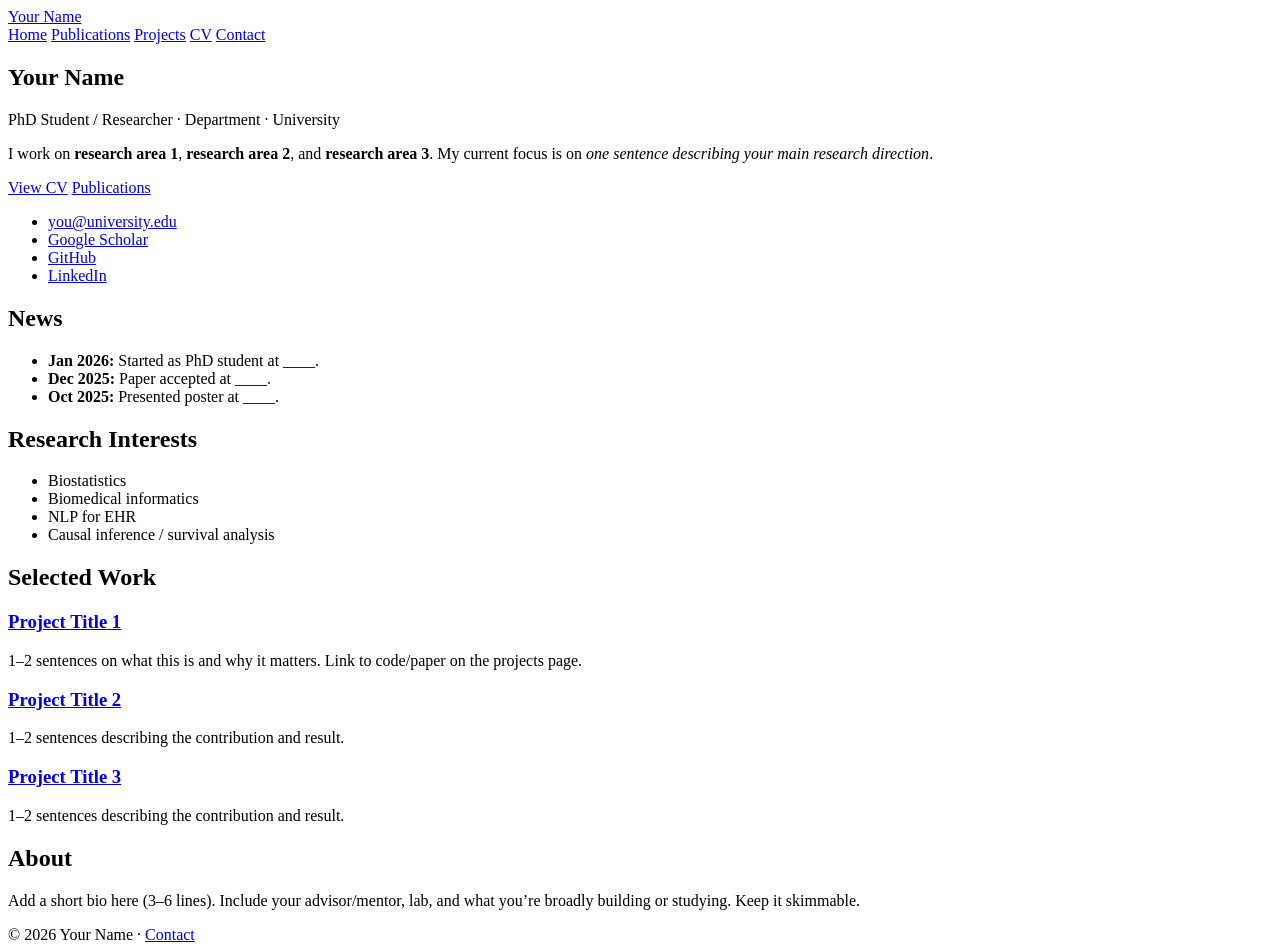
==== index.html @ 4c672ebd "Update website" ====
<!doctype html>
<html lang="en">
<head>
  <meta charset="utf-8" />
  <meta name="viewport" content="width=device-width, initial-scale=1" />
  <title>Your Name</title>
  <meta name="description" content="Academic website for Your Name." />
  <link rel="stylesheet" href="style.css" />
</head>

<body>
  <header class="site-header">
    <nav class="nav">
      <a class="nav-brand" href="index.html">Your Name</a>
      <div class="nav-links">
        <a href="index.html" aria-current="page">Home</a>
        <a href="publications.html">Publications</a>
        <a href="projects.html">Projects</a>
        <a href="cv.html">CV</a>
        <a href="contact.html">Contact</a>
      </div>
    </nav>
  </header>

  <main class="container">
    <section class="hero">
      <div class="hero-text">
        <h1>Your Name</h1>
        <p class="subtitle">
          PhD Student / Researcher · Department · University
        </p>

        <p>
          I work on <strong>research area 1</strong>, <strong>research area 2</strong>, and
          <strong>research area 3</strong>. My current focus is on
          <em>one sentence describing your main research direction</em>.
        </p>

        <div class="buttons">
          <a class="btn" href="cv.html">View CV</a>
          <a class="btn btn-outline" href="publications.html">Publications</a>
        </div>

        <ul class="links">
          <li><a href="mailto:you@university.edu">you@university.edu</a></li>
          <li><a href="https://scholar.google.com/" target="_blank" rel="noopener">Google Scholar</a></li>
          <li><a href="https://github.com/" target="_blank" rel="noopener">GitHub</a></li>
          <li><a href="https://www.linkedin.com/" target="_blank" rel="noopener">LinkedIn</a></li>
        </ul>
      </div>

      <div class="hero-card">
        <!-- Optional: add your headshot (put file in repo and update src) -->
        <!-- <img class="avatar" src="assets/headshot.jpg" alt="Headshot of Your Name" /> -->

        <div class="card">
          <h2>News</h2>
          <ul class="bullets">
            <li><strong>Jan 2026:</strong> Started as PhD student at ____.</li>
            <li><strong>Dec 2025:</strong> Paper accepted at ____.</li>
            <li><strong>Oct 2025:</strong> Presented poster at ____.</li>
          </ul>
        </div>

        <div class="card">
          <h2>Research Interests</h2>
          <ul class="bullets">
            <li>Biostatistics</li>
            <li>Biomedical informatics</li>
            <li>NLP for EHR</li>
            <li>Causal inference / survival analysis</li>
          </ul>
        </div>
      </div>
    </section>

    <section class="section">
      <h2>Selected Work</h2>
      <div class="grid">
        <article class="item">
          <h3><a href="projects.html#project-1">Project Title 1</a></h3>
          <p>1–2 sentences on what this is and why it matters. Link to code/paper on the projects page.</p>
        </article>

        <article class="item">
          <h3><a href="projects.html#project-2">Project Title 2</a></h3>
          <p>1–2 sentences describing the contribution and result.</p>
        </article>

        <article class="item">
          <h3><a href="projects.html#project-3">Project Title 3</a></h3>
          <p>1–2 sentences describing the contribution and result.</p>
        </article>
      </div>
    </section>

    <section class="section">
      <h2>About</h2>
      <p>
        Add a short bio here (3–6 lines). Include your advisor/mentor, lab, and what you’re broadly building or studying.
        Keep it skimmable.
      </p>
    </section>
  </main>

  <footer class="footer">
    <div class="container footer-inner">
      <span>© <span id="year"></span> Your Name</span>
      <span class="sep">·</span>
      <a href="contact.html">Contact</a>
    </div>
  </footer>

  <script>
    document.getElementById("year").textContent = new Date().getFullYear();
  </script>
</body>
</html>
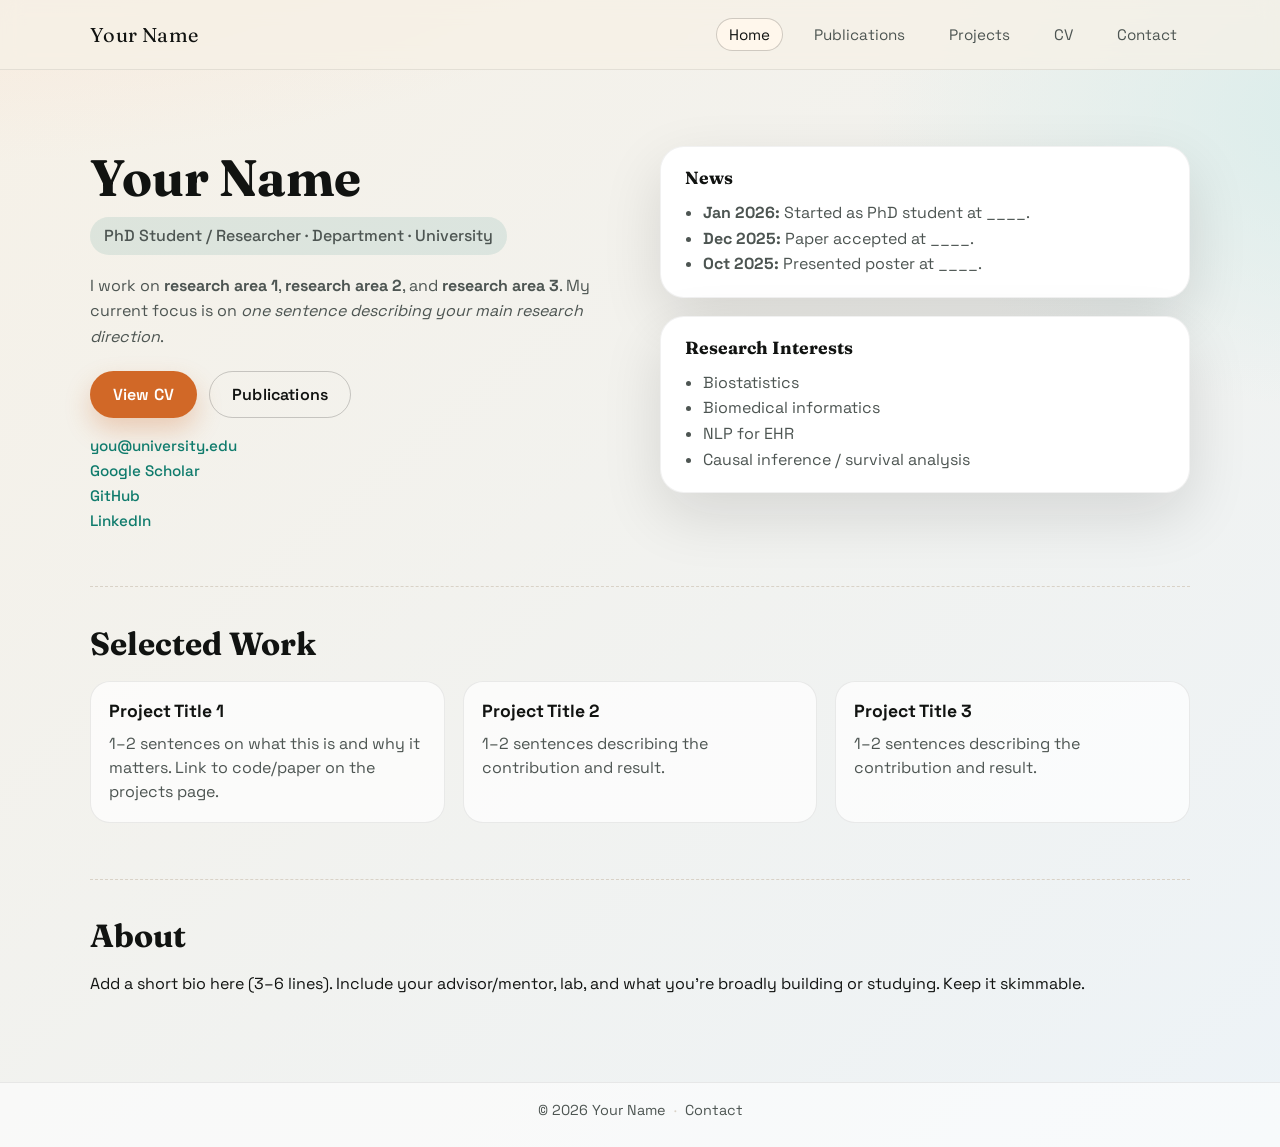
==== commit 7a113c28: "Update website_2" ====
--- a/index.html
+++ b/index.html
@@ -5,7 +5,317 @@
   <meta name="viewport" content="width=device-width, initial-scale=1" />
   <title>Your Name</title>
   <meta name="description" content="Academic website for Your Name." />
-  <link rel="stylesheet" href="style.css" />
+  <link rel="preconnect" href="https://fonts.googleapis.com" />
+  <link rel="preconnect" href="https://fonts.gstatic.com" crossorigin />
+  <link
+    href="https://fonts.googleapis.com/css2?family=Fraunces:opsz,wght@9..144,400;9..144,600;9..144,700&family=Space+Grotesk:wght@300;400;500;600&display=swap"
+    rel="stylesheet"
+  />
+  <style>
+    :root {
+      color-scheme: light;
+      --bg: #f6f1e7;
+      --bg-2: #edf3f7;
+      --ink: #111311;
+      --muted: #4d5552;
+      --accent: #d16827;
+      --accent-2: #0f7b6c;
+      --card: #ffffff;
+      --line: #d9d2c7;
+      --shadow: 0 22px 60px rgba(17, 19, 17, 0.12);
+    }
+
+    * {
+      box-sizing: border-box;
+    }
+
+    body {
+      margin: 0;
+      font-family: "Space Grotesk", system-ui, sans-serif;
+      color: var(--ink);
+      background:
+        radial-gradient(1200px 400px at -10% -10%, #f8e6d8 0%, transparent 70%),
+        radial-gradient(900px 500px at 110% 10%, #d8ecea 0%, transparent 60%),
+        linear-gradient(140deg, var(--bg) 0%, var(--bg-2) 100%);
+      min-height: 100vh;
+    }
+
+    body::before {
+      content: "";
+      position: fixed;
+      inset: 0;
+      background:
+        radial-gradient(1px 1px at 20% 20%, rgba(0, 0, 0, 0.12) 0, transparent 60%),
+        radial-gradient(1px 1px at 80% 40%, rgba(0, 0, 0, 0.1) 0, transparent 60%),
+        radial-gradient(1px 1px at 35% 75%, rgba(0, 0, 0, 0.12) 0, transparent 60%);
+      opacity: 0.15;
+      pointer-events: none;
+      mix-blend-mode: multiply;
+    }
+
+    a {
+      color: inherit;
+      text-decoration: none;
+    }
+
+    .container {
+      width: min(1100px, 92vw);
+      margin: 0 auto;
+      padding: 28px 0 72px;
+    }
+
+    .site-header {
+      position: sticky;
+      top: 0;
+      backdrop-filter: blur(10px);
+      background: rgba(246, 241, 231, 0.76);
+      border-bottom: 1px solid rgba(17, 19, 17, 0.08);
+      z-index: 10;
+    }
+
+    .nav {
+      width: min(1100px, 92vw);
+      margin: 0 auto;
+      display: flex;
+      align-items: center;
+      justify-content: space-between;
+      padding: 18px 0;
+      gap: 18px;
+      font-size: 0.95rem;
+    }
+
+    .nav-brand {
+      font-family: "Fraunces", serif;
+      font-size: 1.25rem;
+      letter-spacing: 0.02em;
+    }
+
+    .nav-links {
+      display: flex;
+      gap: 18px;
+      flex-wrap: wrap;
+      align-items: center;
+    }
+
+    .nav-links a {
+      padding: 6px 12px;
+      border-radius: 999px;
+      border: 1px solid transparent;
+      color: var(--muted);
+      transition: all 0.2s ease;
+    }
+
+    .nav-links a[aria-current="page"] {
+      border-color: rgba(17, 19, 17, 0.2);
+      color: var(--ink);
+      background: #fff7ec;
+    }
+
+    .nav-links a:hover {
+      border-color: rgba(17, 19, 17, 0.2);
+      color: var(--ink);
+    }
+
+    .hero {
+      display: grid;
+      grid-template-columns: repeat(auto-fit, minmax(280px, 1fr));
+      gap: 40px;
+      padding-top: 48px;
+      align-items: start;
+      animation: rise 0.7s ease both;
+    }
+
+    .hero-text h1 {
+      font-family: "Fraunces", serif;
+      font-size: clamp(2.5rem, 4vw, 3.4rem);
+      margin: 0 0 8px;
+    }
+
+    .subtitle {
+      display: inline-flex;
+      gap: 12px;
+      align-items: center;
+      padding: 6px 14px;
+      border-radius: 999px;
+      background: rgba(15, 123, 108, 0.1);
+      color: #0b5e53;
+      font-weight: 500;
+      margin: 0 0 22px;
+    }
+
+    .hero-text p {
+      line-height: 1.6;
+      color: var(--muted);
+      margin: 0 0 18px;
+    }
+
+    .buttons {
+      display: flex;
+      flex-wrap: wrap;
+      gap: 12px;
+      margin: 22px 0 18px;
+    }
+
+    .btn {
+      padding: 12px 22px;
+      border-radius: 999px;
+      background: var(--accent);
+      color: #fff;
+      border: 1px solid transparent;
+      font-weight: 600;
+      letter-spacing: 0.01em;
+      box-shadow: 0 12px 26px rgba(209, 104, 39, 0.28);
+      transition: transform 0.2s ease, box-shadow 0.2s ease;
+    }
+
+    .btn:hover {
+      transform: translateY(-2px);
+      box-shadow: 0 18px 30px rgba(209, 104, 39, 0.32);
+    }
+
+    .btn-outline {
+      background: transparent;
+      color: var(--ink);
+      border: 1px solid rgba(17, 19, 17, 0.2);
+      box-shadow: none;
+    }
+
+    .links {
+      list-style: none;
+      padding: 0;
+      margin: 0;
+      display: grid;
+      gap: 6px;
+      font-size: 0.95rem;
+      color: var(--muted);
+    }
+
+    .links a {
+      color: var(--accent-2);
+      font-weight: 500;
+    }
+
+    .hero-card {
+      display: grid;
+      gap: 18px;
+      animation: float-in 0.9s ease both;
+    }
+
+    .card {
+      background: var(--card);
+      border-radius: 24px;
+      padding: 20px 24px;
+      box-shadow: var(--shadow);
+      border: 1px solid rgba(17, 19, 17, 0.06);
+    }
+
+    .card h2 {
+      margin: 0 0 12px;
+      font-size: 1.1rem;
+      font-family: "Fraunces", serif;
+    }
+
+    .bullets {
+      margin: 0;
+      padding-left: 18px;
+      color: var(--muted);
+      line-height: 1.6;
+    }
+
+    .section {
+      margin-top: 56px;
+      padding-top: 10px;
+      border-top: 1px dashed var(--line);
+    }
+
+    .section h2 {
+      font-family: "Fraunces", serif;
+      font-size: clamp(1.6rem, 3vw, 2rem);
+      margin-bottom: 18px;
+    }
+
+    .grid {
+      display: grid;
+      grid-template-columns: repeat(auto-fit, minmax(220px, 1fr));
+      gap: 18px;
+    }
+
+    .item {
+      padding: 18px;
+      border-radius: 20px;
+      border: 1px solid rgba(17, 19, 17, 0.08);
+      background: rgba(255, 255, 255, 0.7);
+      transition: transform 0.2s ease, border 0.2s ease;
+    }
+
+    .item:hover {
+      transform: translateY(-4px);
+      border-color: rgba(17, 19, 17, 0.25);
+    }
+
+    .item h3 {
+      margin: 0 0 10px;
+      font-size: 1.1rem;
+    }
+
+    .item p {
+      margin: 0;
+      color: var(--muted);
+      line-height: 1.5;
+    }
+
+    .footer {
+      border-top: 1px solid rgba(17, 19, 17, 0.08);
+      background: rgba(255, 255, 255, 0.6);
+    }
+
+    .footer-inner {
+      display: flex;
+      gap: 8px;
+      justify-content: center;
+      align-items: center;
+      font-size: 0.9rem;
+      color: var(--muted);
+      padding: 18px 0 28px;
+    }
+
+    .sep {
+      color: var(--line);
+    }
+
+    @keyframes rise {
+      from {
+        opacity: 0;
+        transform: translateY(16px);
+      }
+      to {
+        opacity: 1;
+        transform: translateY(0);
+      }
+    }
+
+    @keyframes float-in {
+      from {
+        opacity: 0;
+        transform: translateY(20px) scale(0.98);
+      }
+      to {
+        opacity: 1;
+        transform: translateY(0) scale(1);
+      }
+    }
+
+    @media (max-width: 720px) {
+      .nav {
+        flex-direction: column;
+        align-items: flex-start;
+      }
+
+      .subtitle {
+        font-size: 0.9rem;
+      }
+    }
+  </style>
 </head>
 
 <body>
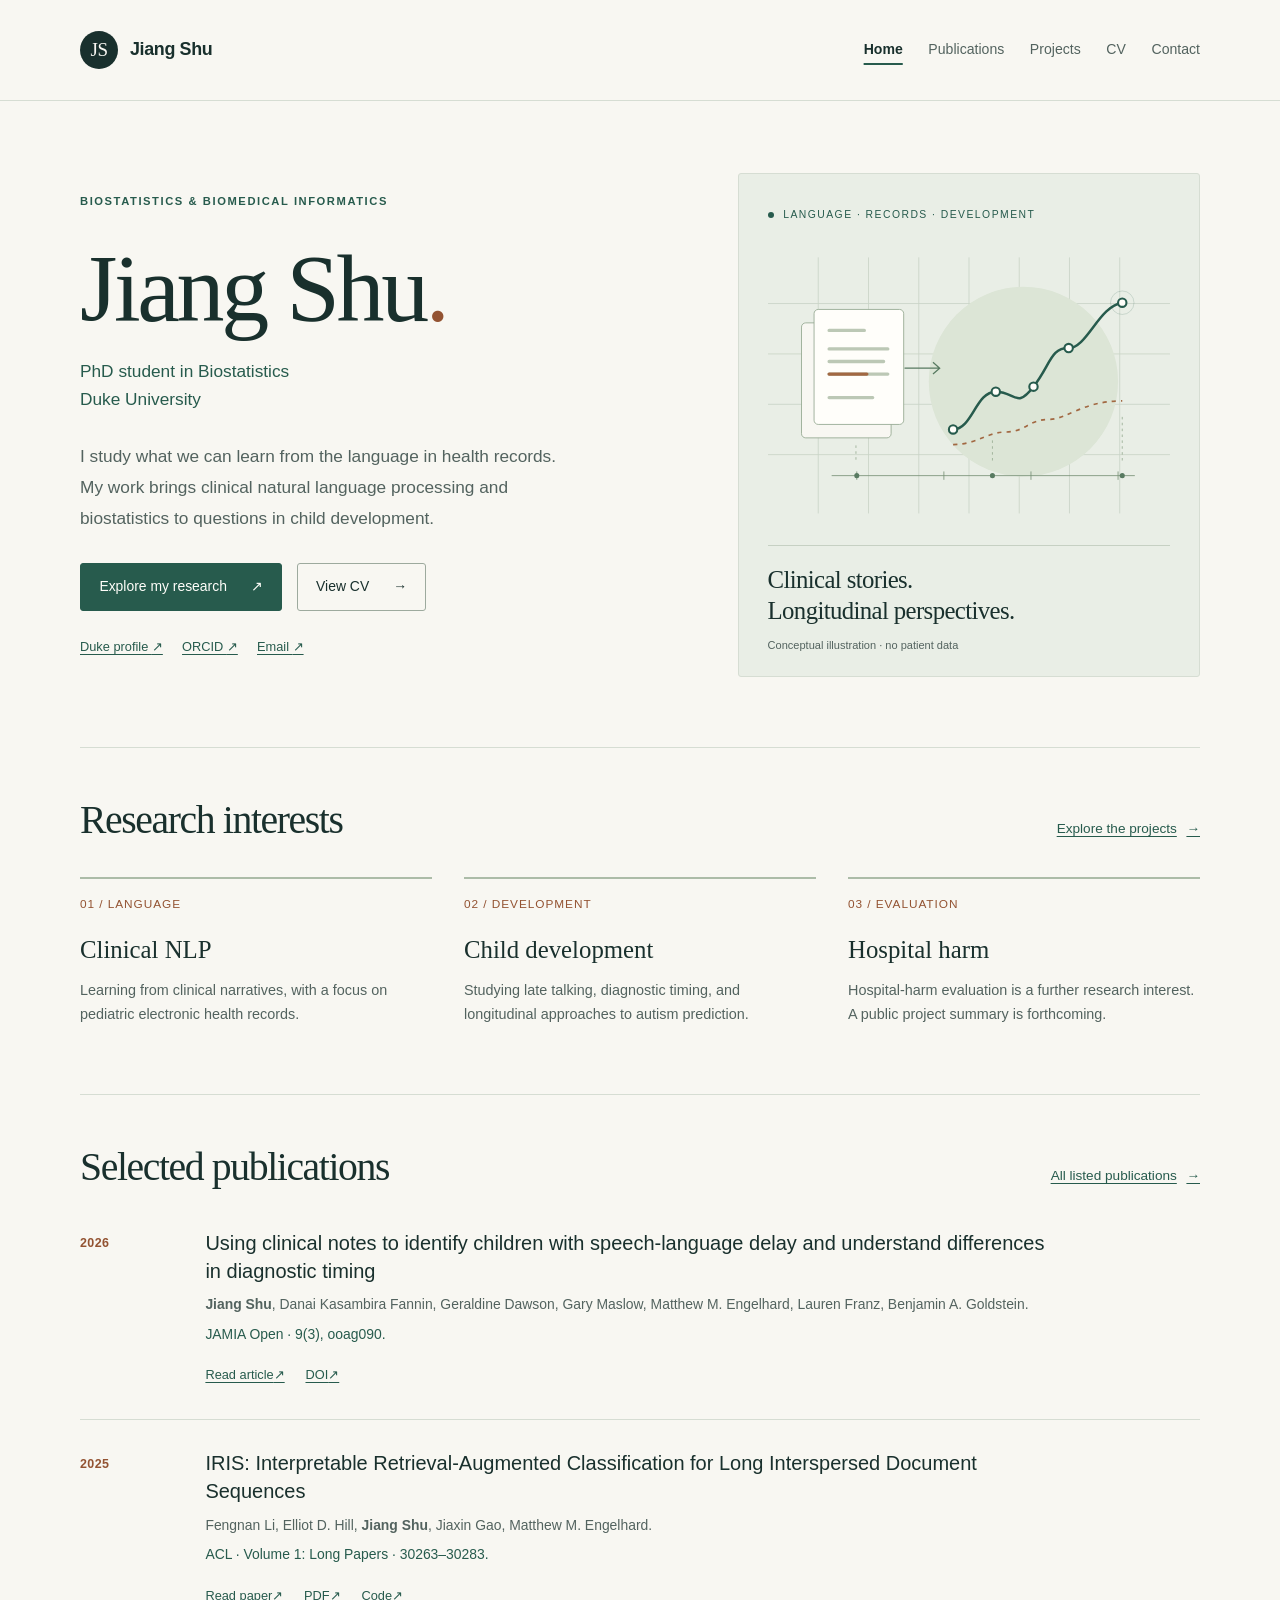
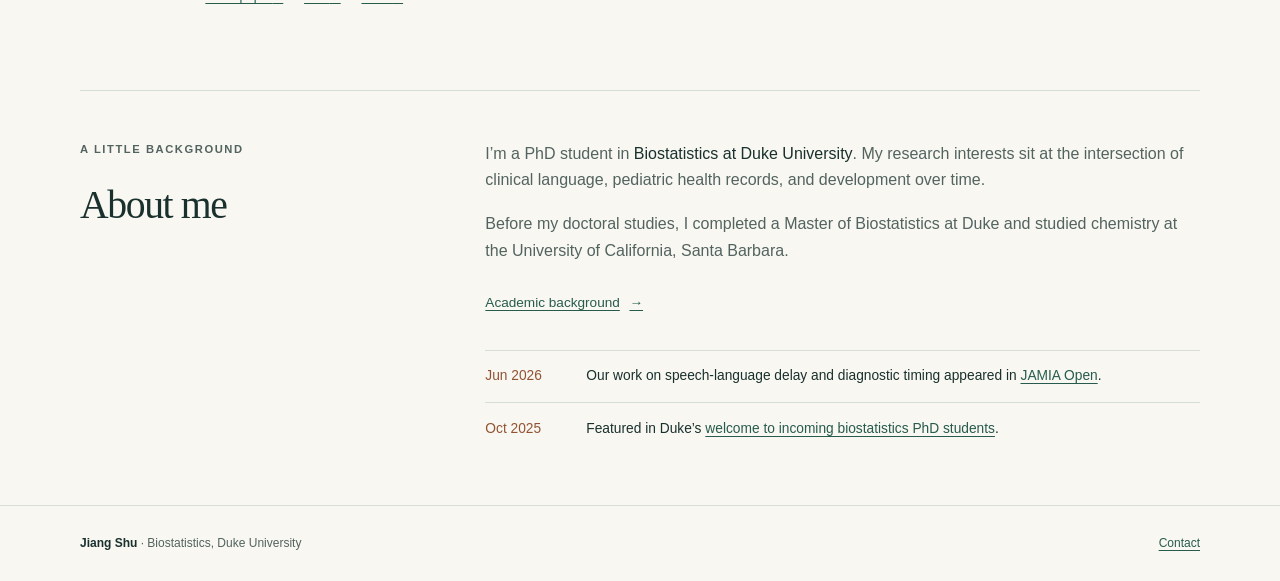
==== commit 08c3a475: "Add files via upload" ====
--- a/index.html
+++ b/index.html
@@ -1,428 +1,75 @@
 <!doctype html>
 <html lang="en">
 <head>
-  <meta charset="utf-8" />
-  <meta name="viewport" content="width=device-width, initial-scale=1" />
-  <title>Your Name</title>
-  <meta name="description" content="Academic website for Your Name." />
-  <link rel="preconnect" href="https://fonts.googleapis.com" />
-  <link rel="preconnect" href="https://fonts.gstatic.com" crossorigin />
-  <link
-    href="https://fonts.googleapis.com/css2?family=Fraunces:opsz,wght@9..144,400;9..144,600;9..144,700&family=Space+Grotesk:wght@300;400;500;600&display=swap"
-    rel="stylesheet"
-  />
-  <style>
-    :root {
-      color-scheme: light;
-      --bg: #f6f1e7;
-      --bg-2: #edf3f7;
-      --ink: #111311;
-      --muted: #4d5552;
-      --accent: #d16827;
-      --accent-2: #0f7b6c;
-      --card: #ffffff;
-      --line: #d9d2c7;
-      --shadow: 0 22px 60px rgba(17, 19, 17, 0.12);
-    }
+  <meta charset="utf-8">
+  <meta name="viewport" content="width=device-width, initial-scale=1">
+  <title>Jiang Shu | Biostatistics &amp; Clinical NLP</title>
+  <meta name="description" content="Jiang Shu is a biostatistics PhD student at Duke University studying clinical language and pediatric electronic health records.">
+  <meta name="theme-color" content="#f8f7f2">
+  <link rel="icon" href="assets/favicon.svg" type="image/svg+xml">
+  <link rel="stylesheet" href="assets/site.css">
+</head>
+<body>
+  <a class="skip-link" href="#main">Skip to content</a>
+  <header class="site-header">
+    <div class="wrap header-inner">
+      <a class="brand" href="index.html"><span class="monogram" aria-hidden="true">JS</span> Jiang Shu</a>
+      <nav aria-label="Main navigation"><ul class="nav-links"><li><a href="index.html" aria-current="page">Home</a></li><li><a href="publications.html">Publications</a></li><li><a href="projects.html">Projects</a></li><li><a href="cv.html">CV</a></li><li><a href="contact.html">Contact</a></li></ul></nav>
+    </div>
+  </header>
+  <main id="main" tabindex="-1" class="wrap">
 
-    * {
-      box-sizing: border-box;
-    }
-
-    body {
-      margin: 0;
-      font-family: "Space Grotesk", system-ui, sans-serif;
-      color: var(--ink);
-      background:
-        radial-gradient(1200px 400px at -10% -10%, #f8e6d8 0%, transparent 70%),
-        radial-gradient(900px 500px at 110% 10%, #d8ecea 0%, transparent 60%),
-        linear-gradient(140deg, var(--bg) 0%, var(--bg-2) 100%);
-      min-height: 100vh;
-    }
-
-    body::before {
-      content: "";
-      position: fixed;
-      inset: 0;
-      background:
-        radial-gradient(1px 1px at 20% 20%, rgba(0, 0, 0, 0.12) 0, transparent 60%),
-        radial-gradient(1px 1px at 80% 40%, rgba(0, 0, 0, 0.1) 0, transparent 60%),
-        radial-gradient(1px 1px at 35% 75%, rgba(0, 0, 0, 0.12) 0, transparent 60%);
-      opacity: 0.15;
-      pointer-events: none;
-      mix-blend-mode: multiply;
-    }
-
-    a {
-      color: inherit;
-      text-decoration: none;
-    }
-
-    .container {
-      width: min(1100px, 92vw);
-      margin: 0 auto;
-      padding: 28px 0 72px;
-    }
-
-    .site-header {
-      position: sticky;
-      top: 0;
-      backdrop-filter: blur(10px);
-      background: rgba(246, 241, 231, 0.76);
-      border-bottom: 1px solid rgba(17, 19, 17, 0.08);
-      z-index: 10;
-    }
-
-    .nav {
-      width: min(1100px, 92vw);
-      margin: 0 auto;
-      display: flex;
-      align-items: center;
-      justify-content: space-between;
-      padding: 18px 0;
-      gap: 18px;
-      font-size: 0.95rem;
-    }
-
-    .nav-brand {
-      font-family: "Fraunces", serif;
-      font-size: 1.25rem;
-      letter-spacing: 0.02em;
-    }
-
-    .nav-links {
-      display: flex;
-      gap: 18px;
-      flex-wrap: wrap;
-      align-items: center;
-    }
-
-    .nav-links a {
-      padding: 6px 12px;
-      border-radius: 999px;
-      border: 1px solid transparent;
-      color: var(--muted);
-      transition: all 0.2s ease;
-    }
-
-    .nav-links a[aria-current="page"] {
-      border-color: rgba(17, 19, 17, 0.2);
-      color: var(--ink);
-      background: #fff7ec;
-    }
-
-    .nav-links a:hover {
-      border-color: rgba(17, 19, 17, 0.2);
-      color: var(--ink);
-    }
-
-    .hero {
-      display: grid;
-      grid-template-columns: repeat(auto-fit, minmax(280px, 1fr));
-      gap: 40px;
-      padding-top: 48px;
-      align-items: start;
-      animation: rise 0.7s ease both;
-    }
-
-    .hero-text h1 {
-      font-family: "Fraunces", serif;
-      font-size: clamp(2.5rem, 4vw, 3.4rem);
-      margin: 0 0 8px;
-    }
-
-    .subtitle {
-      display: inline-flex;
-      gap: 12px;
-      align-items: center;
-      padding: 6px 14px;
-      border-radius: 999px;
-      background: rgba(15, 123, 108, 0.1);
-      color: #0b5e53;
-      font-weight: 500;
-      margin: 0 0 22px;
-    }
-
-    .hero-text p {
-      line-height: 1.6;
-      color: var(--muted);
-      margin: 0 0 18px;
-    }
-
-    .buttons {
-      display: flex;
-      flex-wrap: wrap;
-      gap: 12px;
-      margin: 22px 0 18px;
-    }
-
-    .btn {
-      padding: 12px 22px;
-      border-radius: 999px;
-      background: var(--accent);
-      color: #fff;
-      border: 1px solid transparent;
-      font-weight: 600;
-      letter-spacing: 0.01em;
-      box-shadow: 0 12px 26px rgba(209, 104, 39, 0.28);
-      transition: transform 0.2s ease, box-shadow 0.2s ease;
-    }
-
-    .btn:hover {
-      transform: translateY(-2px);
-      box-shadow: 0 18px 30px rgba(209, 104, 39, 0.32);
-    }
-
-    .btn-outline {
-      background: transparent;
-      color: var(--ink);
-      border: 1px solid rgba(17, 19, 17, 0.2);
-      box-shadow: none;
-    }
-
-    .links {
-      list-style: none;
-      padding: 0;
-      margin: 0;
-      display: grid;
-      gap: 6px;
-      font-size: 0.95rem;
-      color: var(--muted);
-    }
-
-    .links a {
-      color: var(--accent-2);
-      font-weight: 500;
-    }
-
-    .hero-card {
-      display: grid;
-      gap: 18px;
-      animation: float-in 0.9s ease both;
-    }
-
-    .card {
-      background: var(--card);
-      border-radius: 24px;
-      padding: 20px 24px;
-      box-shadow: var(--shadow);
-      border: 1px solid rgba(17, 19, 17, 0.06);
-    }
-
-    .card h2 {
-      margin: 0 0 12px;
-      font-size: 1.1rem;
-      font-family: "Fraunces", serif;
-    }
-
-    .bullets {
-      margin: 0;
-      padding-left: 18px;
-      color: var(--muted);
-      line-height: 1.6;
-    }
-
-    .section {
-      margin-top: 56px;
-      padding-top: 10px;
-      border-top: 1px dashed var(--line);
-    }
-
-    .section h2 {
-      font-family: "Fraunces", serif;
-      font-size: clamp(1.6rem, 3vw, 2rem);
-      margin-bottom: 18px;
-    }
-
-    .grid {
-      display: grid;
-      grid-template-columns: repeat(auto-fit, minmax(220px, 1fr));
-      gap: 18px;
-    }
-
-    .item {
-      padding: 18px;
-      border-radius: 20px;
-      border: 1px solid rgba(17, 19, 17, 0.08);
-      background: rgba(255, 255, 255, 0.7);
-      transition: transform 0.2s ease, border 0.2s ease;
-    }
-
-    .item:hover {
-      transform: translateY(-4px);
-      border-color: rgba(17, 19, 17, 0.25);
-    }
-
-    .item h3 {
-      margin: 0 0 10px;
-      font-size: 1.1rem;
-    }
-
-    .item p {
-      margin: 0;
-      color: var(--muted);
-      line-height: 1.5;
-    }
-
-    .footer {
-      border-top: 1px solid rgba(17, 19, 17, 0.08);
-      background: rgba(255, 255, 255, 0.6);
-    }
-
-    .footer-inner {
-      display: flex;
-      gap: 8px;
-      justify-content: center;
-      align-items: center;
-      font-size: 0.9rem;
-      color: var(--muted);
-      padding: 18px 0 28px;
-    }
-
-    .sep {
-      color: var(--line);
-    }
-
-    @keyframes rise {
-      from {
-        opacity: 0;
-        transform: translateY(16px);
-      }
-      to {
-        opacity: 1;
-        transform: translateY(0);
-      }
-    }
-
-    @keyframes float-in {
-      from {
-        opacity: 0;
-        transform: translateY(20px) scale(0.98);
-      }
-      to {
-        opacity: 1;
-        transform: translateY(0) scale(1);
-      }
-    }
-
-    @media (max-width: 720px) {
-      .nav {
-        flex-direction: column;
-        align-items: flex-start;
-      }
-
-      .subtitle {
-        font-size: 0.9rem;
-      }
-    }
-  </style>
-</head>
-
-<body>
-  <header class="site-header">
-    <nav class="nav">
-      <a class="nav-brand" href="index.html">Your Name</a>
-      <div class="nav-links">
-        <a href="index.html" aria-current="page">Home</a>
-        <a href="publications.html">Publications</a>
-        <a href="projects.html">Projects</a>
-        <a href="cv.html">CV</a>
-        <a href="contact.html">Contact</a>
+    <section class="hero" aria-labelledby="hero-title">
+      <div>
+        <p class="eyebrow">Biostatistics &amp; biomedical informatics</p>
+        <h1 id="hero-title">Jiang Shu<span style="color:var(--rust)">.</span></h1>
+        <p class="role">PhD student in Biostatistics<br>Duke University</p>
+        <p class="intro">I study what we can learn from the language in health records. My work brings clinical natural language processing and biostatistics to questions in child development.</p>
+        <div class="actions"><a class="button" href="projects.html">Explore my research <span aria-hidden="true">↗</span></a><a class="button secondary" href="cv.html">View CV <span aria-hidden="true">→</span></a></div>
+        <div class="profile-links"><a href="https://scholars.duke.edu/person/Jiang.Shu/">Duke profile <span aria-hidden="true">↗</span></a><a href="https://orcid.org/0009-0005-3137-064X">ORCID <span aria-hidden="true">↗</span></a><a href="mailto:jiang.shu@duke.edu">Email <span aria-hidden="true">↗</span></a></div>
       </div>
-    </nav>
-  </header>
-
-  <main class="container">
-    <section class="hero">
-      <div class="hero-text">
-        <h1>Your Name</h1>
-        <p class="subtitle">
-          PhD Student / Researcher · Department · University
-        </p>
-
-        <p>
-          I work on <strong>research area 1</strong>, <strong>research area 2</strong>, and
-          <strong>research area 3</strong>. My current focus is on
-          <em>one sentence describing your main research direction</em>.
-        </p>
-
-        <div class="buttons">
-          <a class="btn" href="cv.html">View CV</a>
-          <a class="btn btn-outline" href="publications.html">Publications</a>
-        </div>
-
-        <ul class="links">
-          <li><a href="mailto:you@university.edu">you@university.edu</a></li>
-          <li><a href="https://scholar.google.com/" target="_blank" rel="noopener">Google Scholar</a></li>
-          <li><a href="https://github.com/" target="_blank" rel="noopener">GitHub</a></li>
-          <li><a href="https://www.linkedin.com/" target="_blank" rel="noopener">LinkedIn</a></li>
-        </ul>
-      </div>
-
-      <div class="hero-card">
-        <!-- Optional: add your headshot (put file in repo and update src) -->
-        <!-- <img class="avatar" src="assets/headshot.jpg" alt="Headshot of Your Name" /> -->
-
-        <div class="card">
-          <h2>News</h2>
-          <ul class="bullets">
-            <li><strong>Jan 2026:</strong> Started as PhD student at ____.</li>
-            <li><strong>Dec 2025:</strong> Paper accepted at ____.</li>
-            <li><strong>Oct 2025:</strong> Presented poster at ____.</li>
-          </ul>
-        </div>
-
-        <div class="card">
-          <h2>Research Interests</h2>
-          <ul class="bullets">
-            <li>Biostatistics</li>
-            <li>Biomedical informatics</li>
-            <li>NLP for EHR</li>
-            <li>Causal inference / survival analysis</li>
-          </ul>
-        </div>
+      <figure class="visual">
+        <div class="visual-kicker"><span class="dot" aria-hidden="true"></span> Language · Records · Development</div>
+        <img src="assets/research-illustration.svg" width="480" height="330" alt="">
+        <figcaption><p class="visual-quote">Clinical stories.<br>Longitudinal perspectives.</p><p class="visual-note">Conceptual illustration · no patient data</p></figcaption>
+      </figure>
+    </section>
+    <section class="section" aria-labelledby="research-heading">
+      <div class="section-heading"><h2 id="research-heading">Research interests</h2><a class="text-link" href="projects.html">Explore the projects <span aria-hidden="true">→</span></a></div>
+      <div class="research-grid">
+        <article class="research-card"><span class="number">01 / LANGUAGE</span><h3><a href="projects.html#clinical-nlp">Clinical NLP</a></h3><p>Learning from clinical narratives, with a focus on pediatric electronic health records.</p></article>
+        <article class="research-card"><span class="number">02 / DEVELOPMENT</span><h3><a href="projects.html#late-talking">Child development</a></h3><p>Studying late talking, diagnostic timing, and longitudinal approaches to autism prediction.</p></article>
+        <article class="research-card"><span class="number">03 / EVALUATION</span><h3><a href="projects.html#hospital-harm">Hospital harm</a></h3><p>Hospital-harm evaluation is a further research interest. A public project summary is forthcoming.</p></article>
       </div>
     </section>
+    <section class="section" aria-labelledby="work-heading">
+      <div class="section-heading"><h2 id="work-heading">Selected publications</h2><a class="text-link" href="publications.html">All listed publications <span aria-hidden="true">→</span></a></div>
+      <ol class="pub-list"><li class="pub" id="speech-language-delay">
+  <div class="pub-year">2026</div><article>
+    <h3><a href="https://academic.oup.com/jamiaopen/article/9/3/ooag090/8707577">Using clinical notes to identify children with speech-language delay and understand differences in diagnostic timing</a></h3>
+    <p><strong>Jiang Shu</strong>, Danai Kasambira Fannin, Geraldine Dawson, Gary Maslow, Matthew M. Engelhard, Lauren Franz, Benjamin A. Goldstein.</p><p class="venue">JAMIA Open · 9(3), ooag090.</p>
 
-    <section class="section">
-      <h2>Selected Work</h2>
-      <div class="grid">
-        <article class="item">
-          <h3><a href="projects.html#project-1">Project Title 1</a></h3>
-          <p>1–2 sentences on what this is and why it matters. Link to code/paper on the projects page.</p>
-        </article>
+    <div class="pub-links"><a href="https://academic.oup.com/jamiaopen/article/9/3/ooag090/8707577">Read article <span aria-hidden="true">↗</span></a><a href="https://doi.org/10.1093/jamiaopen/ooag090">DOI <span aria-hidden="true">↗</span></a></div>
+  </article></li><li class="pub" id="iris">
+  <div class="pub-year">2025</div><article>
+    <h3><a href="https://aclanthology.org/2025.acl-long.1461/">IRIS: Interpretable Retrieval-Augmented Classification for Long Interspersed Document Sequences</a></h3>
+    <p>Fengnan Li, Elliot D. Hill, <strong>Jiang Shu</strong>, Jiaxin Gao, Matthew M. Engelhard.</p><p class="venue">ACL · Volume 1: Long Papers · 30263–30283.</p>
 
-        <article class="item">
-          <h3><a href="projects.html#project-2">Project Title 2</a></h3>
-          <p>1–2 sentences describing the contribution and result.</p>
-        </article>
-
-        <article class="item">
-          <h3><a href="projects.html#project-3">Project Title 3</a></h3>
-          <p>1–2 sentences describing the contribution and result.</p>
-        </article>
+    <div class="pub-links"><a href="https://aclanthology.org/2025.acl-long.1461/">Read paper <span aria-hidden="true">↗</span></a><a href="https://aclanthology.org/2025.acl-long.1461.pdf">PDF <span aria-hidden="true">↗</span></a><a href="https://github.com/engelhard-lab/iris">Code <span aria-hidden="true">↗</span></a></div>
+  </article></li></ol>
+    </section>
+    <section class="section about-grid" aria-labelledby="about-heading">
+      <div><p class="eyebrow">A little background</p><h2 id="about-heading">About me</h2></div>
+      <div><p>I’m a PhD student in <strong>Biostatistics at Duke University</strong>. My research interests sit at the intersection of clinical language, pediatric health records, and development over time.</p><p>Before my doctoral studies, I completed a Master of Biostatistics at Duke and studied chemistry at the University of California, Santa Barbara.</p><a class="text-link" href="cv.html">Academic background <span aria-hidden="true">→</span></a>
+        <ul class="news-list"><li><time datetime="2026-06">Jun 2026</time><span>Our work on speech-language delay and diagnostic timing appeared in <a href="https://academic.oup.com/jamiaopen/article/9/3/ooag090/8707577">JAMIA Open</a>.</span></li><li><time datetime="2025-10">Oct 2025</time><span>Featured in Duke’s <a href="https://biostat.duke.edu/news/welcome-biostatistics-phd-students">welcome to incoming biostatistics PhD students</a>.</span></li></ul>
       </div>
     </section>
-
-    <section class="section">
-      <h2>About</h2>
-      <p>
-        Add a short bio here (3–6 lines). Include your advisor/mentor, lab, and what you’re broadly building or studying.
-        Keep it skimmable.
-      </p>
-    </section>
   </main>
-
-  <footer class="footer">
-    <div class="container footer-inner">
-      <span>© <span id="year"></span> Your Name</span>
-      <span class="sep">·</span>
-      <a href="contact.html">Contact</a>
+  <footer class="site-footer">
+    <div class="wrap footer-inner">
+      <span><span class="footer-brand">Jiang Shu</span> · Biostatistics, Duke University</span>
+      <div class="footer-links"><a href="contact.html">Contact</a></div>
     </div>
   </footer>
-
-  <script>
-    document.getElementById("year").textContent = new Date().getFullYear();
-  </script>
 </body>
 </html>
--- a/assets/site.css
+++ b/assets/site.css
@@ -0,0 +1,176 @@
+:root {
+  color-scheme: light;
+  --paper: #f8f7f2;
+  --white: #fffefa;
+  --ink: #19302d;
+  --muted: #53635f;
+  --green: #275b4d;
+  --wash: #e9eee6;
+  --line: #d6ddd3;
+  --rust: #935332;
+  --serif: "Iowan Old Style", "Palatino Linotype", "Book Antiqua", Georgia, serif;
+  --sans: "Avenir Next", Avenir, -apple-system, BlinkMacSystemFont, "Segoe UI", sans-serif;
+}
+* { box-sizing: border-box; }
+html { scroll-behavior: smooth; scroll-padding-top: 2rem; }
+body { margin: 0; color: var(--ink); background: var(--paper); font: 16px/1.65 var(--sans); }
+a { color: var(--green); text-underline-offset: .23em; text-decoration-thickness: 1px; }
+a:hover { color: var(--rust); }
+a:focus-visible, summary:focus-visible { outline: 3px solid var(--rust); outline-offset: 5px; border-radius: 2px; }
+::selection { background: #d4e2cf; color: var(--ink); }
+h1, h2, h3, p { margin-top: 0; }
+h1, h2, h3 { font-weight: 500; overflow-wrap: anywhere; }
+h1, h2 { font-family: var(--serif); line-height: 1.12; letter-spacing: -.035em; }
+h1 { font-size: clamp(3rem, 6vw, 5.2rem); margin-bottom: 1.3rem; }
+h2 { font-size: clamp(2rem, 3.1vw, 2.6rem); margin-bottom: 1rem; }
+h3 { font-size: 1.25rem; line-height: 1.4; }
+p { margin-bottom: 1.1rem; }
+svg { display: block; max-width: 100%; }
+.wrap { width: min(1120px, calc(100% - 80px)); margin-inline: auto; }
+.skip-link { position: absolute; top: -100px; left: 1rem; padding: .7rem 1rem; background: var(--ink); color: white; z-index: 5; }
+.skip-link:focus { top: 1rem; }
+.site-header { border-bottom: 1px solid var(--line); }
+.header-inner { min-height: 100px; display: flex; align-items: center; justify-content: space-between; gap: 2rem; }
+.brand { display: inline-flex; align-items: center; gap: 12px; color: var(--ink); text-decoration: none; font-weight: 600; letter-spacing: -.02em; font-size: 1.12rem; }
+.monogram { display: grid; place-items: center; width: 38px; height: 38px; background: var(--ink); color: var(--paper); font: 19px var(--serif); border-radius: 50%; }
+.nav-links { display: flex; flex-wrap: wrap; gap: 1.6rem; padding: 0; margin: 0; list-style: none; }
+.nav-links a { display: inline-flex; align-items: center; min-height: 44px; text-decoration: none; color: var(--muted); font-size: .88rem; }
+.nav-links a[aria-current="page"] { color: var(--ink); font-weight: 600; text-decoration: underline; text-decoration-color: var(--green); text-decoration-thickness: 2px; text-underline-offset: .65em; }
+.nav-links a:hover { color: var(--rust); }
+.eyebrow { display: block; font-size: .7rem; text-transform: uppercase; letter-spacing: .14em; font-weight: 600; line-height: 1.6; color: var(--green); margin-bottom: 1.5rem; }
+.hero { display: grid; grid-template-columns: 1.25fr 1fr; align-items: center; gap: 5rem; padding-block: 72px 70px; }
+.hero h1 { font-size: clamp(4rem, 7.5vw, 6.3rem); margin: 0 0 .9rem; }
+.role { font-size: 1.08rem; color: var(--green); margin-bottom: 1.7rem; }
+.intro { max-width: 40rem; font-size: 1.08rem; color: var(--muted); line-height: 1.8; }
+.hero .intro { max-width: 31rem; }
+.actions { display: flex; flex-wrap: wrap; gap: .9rem; align-items: center; margin-top: 1.8rem; }
+.button { display: inline-flex; gap: 1.5rem; align-items: center; justify-content: center; min-height: 48px; padding: .65rem 1.15rem; background: var(--green); color: var(--white); border: 1px solid var(--green); border-radius: 3px; text-decoration: none; font-size: .87rem; font-weight: 500; }
+.button:hover { background: var(--ink); color: white; }
+.button.secondary { background: transparent; color: var(--ink); border-color: #9daa9e; }
+.button.secondary:hover { background: var(--wash); }
+.profile-links { display: flex; flex-wrap: wrap; gap: 1.2rem; margin: 1.6rem 0 0; font-size: .8rem; }
+.visual { margin: 0; background: var(--wash); border: 1px solid var(--line); padding: 2rem 1.8rem 1.4rem; border-radius: 3px; }
+.visual-kicker { display: flex; align-items: center; gap: .6rem; font-size: .65rem; letter-spacing: .14em; text-transform: uppercase; color: var(--green); }
+.dot { width: 6px; height: 6px; border-radius: 50%; background: var(--green); }
+.visual img { width: 100%; height: auto; display: block; margin: 1.6rem 0 1.2rem; }
+.visual figcaption { padding-top: 1.2rem; border-top: 1px solid #c6d0c3; }
+.visual-quote { font-family: var(--serif); font-size: 1.55rem; line-height: 1.25; margin-bottom: .55rem; letter-spacing: -.025em; }
+.visual-note { color: var(--muted); font-size: .69rem; margin: 0; }
+.section { padding-block: 50px; border-top: 1px solid var(--line); }
+.section-heading { display: flex; gap: 1rem; align-items: baseline; justify-content: space-between; margin-bottom: 1.6rem; }
+.section-heading h2 { margin-bottom: 0; }
+.text-link { font-size: .85rem; display: inline-flex; gap: .6rem; align-items: center; min-height: 44px; }
+.research-grid { display: grid; grid-template-columns: repeat(3, 1fr); gap: 2rem; }
+.research-card { padding-top: 1rem; border-top: 2px solid #acbca8; }
+.research-card .number { font-size: .74rem; color: var(--rust); letter-spacing: .08em; display: block; margin-bottom: 1.15rem; }
+.research-card h3 { font-family: var(--serif); font-size: 1.55rem; margin-bottom: .7rem; }
+.research-card h3 a { color: var(--ink); text-decoration: none; }
+.research-card h3 a:hover { text-decoration: underline; }
+.research-card p { color: var(--muted); font-size: .9rem; max-width: 29rem; }
+.pub-list { list-style: none; margin: 0; padding: 0; }
+.pub { display: grid; grid-template-columns: 95px 1fr; gap: 1.9rem; padding-block: 1.8rem; border-top: 1px solid var(--line); }
+.pub article, .project > div, .cv-section > div { min-width: 0; overflow-wrap: anywhere; }
+.pub:first-child { border-top: 0; padding-top: .3rem; }
+.pub-year { font-size: .78rem; color: var(--rust); font-weight: 600; letter-spacing: .035em; padding-top: .3rem; }
+.pub h2, .pub h3 { font: 500 1.25rem/1.4 var(--sans); letter-spacing: normal; margin-bottom: .55rem; max-width: 53rem; }
+.pub h2 a, .pub h3 a { color: var(--ink); text-decoration: none; }
+.pub h2 a:hover, .pub h3 a:hover { text-decoration: underline; }
+.pub p { font-size: .87rem; color: var(--muted); margin-bottom: .4rem; }
+.pub .venue { color: var(--green); }
+.pub-links { display: flex; flex-wrap: wrap; gap: 1.3rem; margin-top: .8rem; font-size: .8rem; }
+.pub-links a { min-height: 32px; display: inline-flex; align-items: center; }
+.about-grid { display: grid; grid-template-columns: 1fr 2fr; gap: 3rem; }
+.about-grid p { max-width: 44rem; color: var(--muted); }
+.about-grid strong { color: var(--ink); font-weight: 500; }
+.news-list { padding: 0; list-style: none; margin: 1.5rem 0 0; }
+.news-list li { display: grid; grid-template-columns: 85px 1fr; gap: 1rem; font-size: .86rem; padding: .9rem 0; border-top: 1px solid var(--line); }
+.news-list time { color: var(--rust); }
+.page-heading { padding-block: 64px 42px; max-width: 810px; }
+.page-heading .eyebrow { margin-bottom: 1rem; }
+.page-heading h1 { margin-bottom: 1rem; }
+.page-heading .intro { margin-bottom: 0; }
+.page-body { padding-bottom: 68px; }
+.note { padding: 1.1rem 1.4rem; background: var(--wash); border-left: 3px solid #778e76; font-size: .85rem; color: var(--muted); }
+.note p:last-child { margin-bottom: 0; }
+.note strong { color: var(--ink); font-weight: 600; }
+.publication-note { margin-top: 2rem; }
+.project { display: grid; grid-template-columns: 210px 1fr; gap: 3rem; padding-block: 2.4rem; border-top: 1px solid var(--line); }
+.project .eyebrow { margin-top: .3rem; margin-bottom: .7rem; }
+.project h2 { font-size: 2rem; }
+.project p { color: var(--muted); max-width: 43rem; }
+.tag { display: inline-block; font-size: .7rem; border: 1px solid #a6b5a3; border-radius: 3px; padding: .2rem .5rem; color: var(--green); }
+.tag.pending { color: #7c492b; border-color: #c6b29c; }
+.project .scope { font-size: .83rem; color: var(--rust); }
+.cv-section { display: grid; grid-template-columns: 210px 1fr; gap: 3rem; padding-block: 2rem; border-top: 1px solid var(--line); }
+.cv-section h2 { font-size: 1.65rem; }
+.cv-entry { margin-bottom: 1.6rem; }
+.cv-entry:last-child { margin-bottom: 0; }
+.cv-entry h3 { font-size: 1.05rem; margin-bottom: .3rem; }
+.cv-entry p { font-size: .9rem; color: var(--muted); margin-bottom: .3rem; }
+.cv-entry .date { font-size: .75rem; color: var(--rust); }
+.cv-section .pub { grid-template-columns: 1fr; gap: .3rem; }
+.cv-section .pub h3 { font-size: 1.05rem; }
+.contact-grid { display: grid; grid-template-columns: 1.2fr 1fr; gap: 4rem; padding-top: 2rem; border-top: 1px solid var(--line); }
+.email { font-family: var(--serif); font-size: clamp(1.5rem, 4vw, 2.4rem); letter-spacing: -.025em; overflow-wrap: anywhere; }
+.contact-grid p { color: var(--muted); }
+.contact-links { list-style: none; padding: 0; margin: 0; }
+.contact-links li { border-bottom: 1px solid var(--line); }
+.contact-links a { display: flex; align-items: center; justify-content: space-between; min-height: 62px; gap: 1rem; text-decoration: none; }
+.contact-links a:hover { text-decoration: underline; }
+.small { font-size: .8rem; color: var(--muted); }
+.site-footer { border-top: 1px solid var(--line); padding-block: 28px; }
+.footer-inner { display: flex; align-items: center; justify-content: space-between; gap: 1.5rem; font-size: .75rem; color: var(--muted); }
+.footer-brand { color: var(--ink); font-weight: 600; }
+.footer-links { display: flex; align-items: center; gap: 1.5rem; }
+.draft-label { color: var(--rust); font-size: .68rem; letter-spacing: .03em; }
+@media (max-width: 950px) {
+  .hero { gap: 2rem; grid-template-columns: 1.15fr 1fr; }
+  .visual { padding: 1.4rem; }
+  .nav-links { gap: 1rem; }
+  .research-grid { gap: 1.5rem; }
+  .project, .cv-section { grid-template-columns: 165px 1fr; gap: 2rem; }
+}
+@media (max-width: 720px) {
+  .wrap { width: calc(100% - 40px); }
+  .header-inner { min-height: auto; padding-block: 20px 12px; flex-direction: column; gap: .7rem; align-items: flex-start; }
+  .nav-links { gap: 1.4rem; }
+  .nav-links a { font-size: .8rem; }
+  .hero { grid-template-columns: 1fr; padding-block: 40px; gap: 2.5rem; }
+  .hero h1 { font-size: clamp(3.7rem, 15vw, 5.5rem); }
+  .hero .eyebrow { margin-bottom: 1rem; }
+  .role { margin-bottom: 1.3rem; }
+  .visual { padding: 1.5rem; max-width: 470px; }
+  .visual img { max-height: 260px; }
+  .section { padding-block: 36px; }
+  .section-heading { align-items: flex-start; flex-wrap: wrap; gap: .5rem; }
+  .research-grid { grid-template-columns: 1fr; gap: 1.2rem; }
+  .research-card .number { margin-bottom: .6rem; }
+  .pub { grid-template-columns: 1fr; gap: .5rem; padding-block: 1.5rem; }
+  .pub h2, .pub h3 { font-size: 1.1rem; }
+  .about-grid, .project, .cv-section, .contact-grid { grid-template-columns: 1fr; gap: 1rem; }
+  .page-heading { padding-block: 38px 30px; }
+  .page-body { padding-bottom: 40px; }
+  .project { padding-block: 1.7rem; }
+  .project .eyebrow { display: inline-block; margin-right: .7rem; }
+  .footer-inner { flex-wrap: wrap; gap: .8rem; }
+  .footer-links { flex-wrap: wrap; gap: 1rem; }
+  .contact-grid { gap: 2rem; }
+}
+@media (max-width: 370px) {
+  .nav-links { gap: 1rem; }
+  .wrap { width: calc(100% - 32px); }
+  .nav-links a { font-size: .75rem; }
+}
+@media (prefers-reduced-motion: reduce) { html { scroll-behavior: auto; } }
+@media print {
+  body { background: white; color: #111; font-size: 11pt; }
+  .wrap { width: 100%; }
+  .site-header, .skip-link, .site-footer, .actions, .profile-links { display: none; }
+  .page-heading { padding: 0 0 16px; }
+  h1 { font-size: 32pt; }
+  h2 { font-size: 20pt; }
+  a { color: #111; }
+  .pub, .cv-entry, .project { break-inside: avoid; }
+  .cv-section { grid-template-columns: 150px 1fr; padding-block: 16px; }
+  .note { background: white; border: 1px solid #aaa; }
+}
